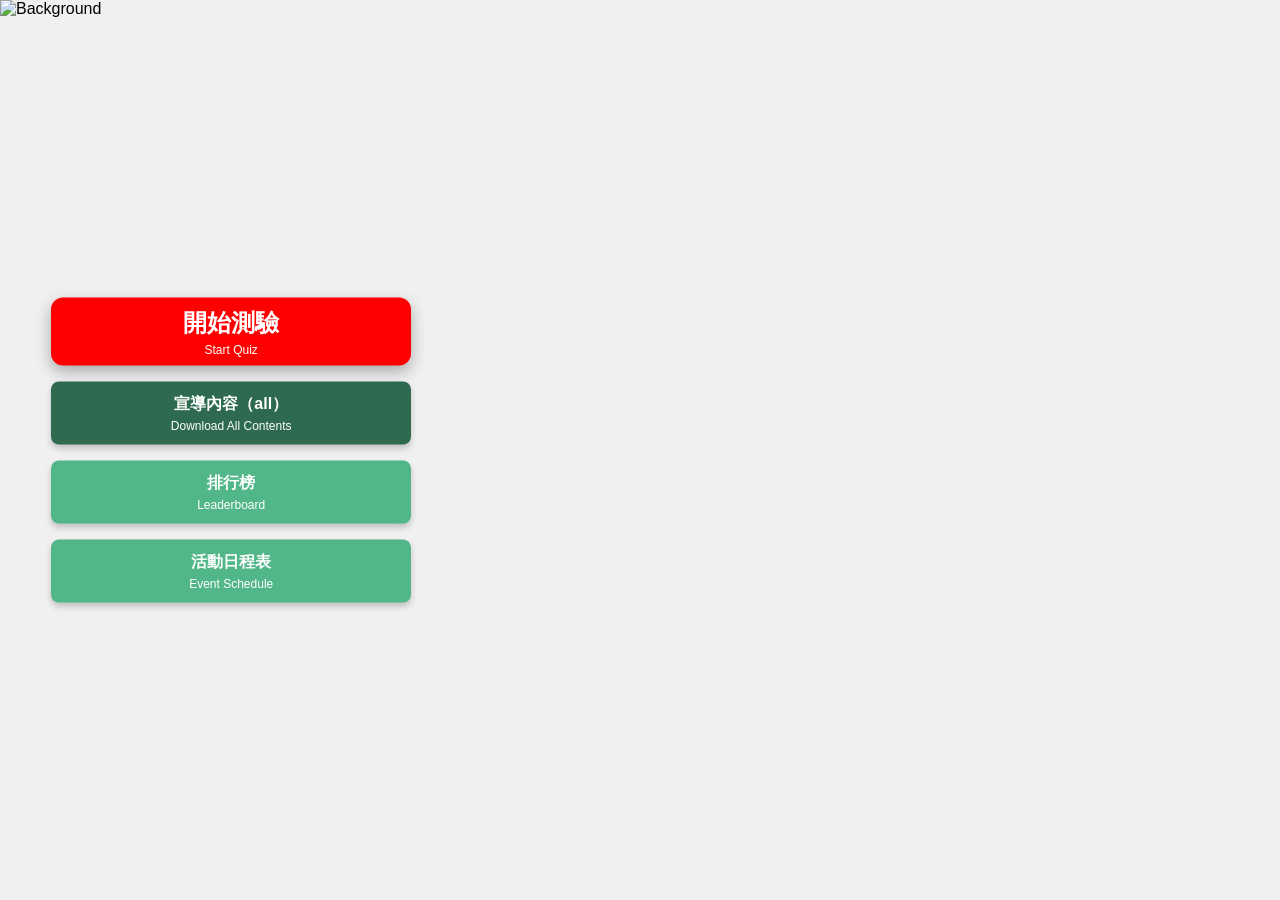
==== index.html @ 4ac31c6c "fix: 作答期間只顯示作答進度、不即時計分（防作弊） 原本側欄即時顯示分數，選對就 +5、選錯不變，玩家盯著分數即可反推正確答案。  - game.js: 將 updateScore 拆為 calc" ====
<!DOCTYPE html>
<html lang="zh-TW">
<head>
    <meta charset="UTF-8">
    <meta name="viewport" content="width=device-width, initial-scale=1.0">
    <title>2026 工安環保月｜EHS Monthly</title>
    <link rel="icon" type="image/png" href="./icon.png">
    <link rel="stylesheet" href="style.css">
</head>
<body>
    <!-- ===================== CONTAINER ===================== -->
    <div id="app-container">
        
        <!-- ===================== HOME PAGE ===================== -->
        <!-- 首頁頁面：主視覺背景 + 按鈕區域 -->
        <div id="home-page" class="page active">
            <img src="./background.png" alt="Background" class="background-image">
            
            <!-- 首頁按鈕選單：單一垂直堆疊（flex + gap），保證 RWD 不重疊 -->
            <div class="home-menu">
                <!-- 開始測驗（置頂） -->
                <div class="center-button-area">
                    <button id="btn-start-quiz" class="btn btn-start-quiz">
                        開始測驗
                        <span class="btn-label-en">Start Quiz</span>
                    </button>
                </div>

                <!-- 其餘功能按鈕 -->
                <div class="top-left-buttons">
                    <!-- 宣導內容(all) 按鈕 -->
                    <button id="btn-download-pdf" class="btn btn-primary">
                        宣導內容（all）
                        <span class="btn-label-en">Download All Contents</span>
                    </button>

                    <!-- 排行榜按鈕 -->
                    <button id="btn-leaderboard" class="btn btn-secondary">
                        排行榜
                        <span class="btn-label-en">Leaderboard</span>
                    </button>

                    <!-- 活動日程表 -->
                    <button id="btn-event-schedule" class="btn btn-secondary">
                        活動日程表
                        <span class="btn-label-en">Event Schedule</span>
                    </button>
                </div>
            </div>
            
            <!-- 角色互動 - 顯示泡泡訊息 -->
            <!-- 角色1位置 (ERC) -->
            <div class="character-hotspot" data-character="1" style="left: 16%; top: 57%;">
                <div class="character-bubble">
                    <p class="bubble-text">點我閱讀<br>消防安全</p>
                    <p class="bubble-text-en">Click to Read<br>Fire Safety</p>
                </div>
            </div>
            
            <!-- 角色2位置 (工安) -->
            <div class="character-hotspot" data-character="2" style="left: 30%; top: 70%;">
                <div class="character-bubble">
                    <p class="bubble-text">點我閱讀<br>安全檢查</p>
                    <p class="bubble-text-en">Click to Read<br>Safety Inspection</p>
                </div>
            </div>
            
            <!-- 角色3位置 (環保) -->
            <div class="character-hotspot" data-character="3" style="left: 53%; top: 75%;">
                <div class="character-bubble">
                    <p class="bubble-text">點我閱讀<br>環境保護</p>
                    <p class="bubble-text-en">Click to Read<br>Environmental Protection</p>
                </div>
            </div>
            
            <!-- 角色4位置 (PSM) -->
            <div class="character-hotspot" data-character="4" style="left: 60%; top: 57%;">
                <div class="character-bubble">
                    <p class="bubble-text">點我閱讀<br>製程管理</p>
                    <p class="bubble-text-en">Click to Read<br>Process Management</p>
                </div>
            </div>
            
            <!-- 角色5位置 (保健中心) -->
            <div class="character-hotspot" data-character="5" style="left: 79%; top: 75%;">
                <div class="character-bubble">
                    <p class="bubble-text">點我閱讀<br>健康保健</p>
                    <p class="bubble-text-en">Click to Read<br>Healthcare</p>
                </div>
            </div>
        </div>
        
        <!-- ===================== GAME RULES PAGE ===================== -->
        <!-- 遊戲規則頁面：開始測驗後顯示的規則說明 -->
        <div id="game-rules-page" class="page">
            <div class="quiz-container">
                <!-- 規則頁關閉按鈕 -->
                <button id="btn-close-rules" class="btn btn-close" title="Close">
                    ✕
                </button>

                <!-- 規則內容框 -->
                <div class="rules-content">
                    <!-- 規則圖片位置 (暫時使用背景圖，之後更換為規則圖) -->
                    <img src="./gamerules.png" alt="Game Rules" class="rules-image">
                    <h2 class="rules-title">
                        遊戲規則
                        <span class="rules-title-en">Game Rules</span>
                    </h2>
                    <p class="rules-text">
                        歡迎參加2026森林安全計畫測驗！<br>
                        <span class="rules-text-en">Welcome to the 2026 Forest Safety Quiz!</span>
                    </p>
                </div>
                
                <!-- 同意按鈕 -->
                <button id="btn-agree-start" class="btn btn-agree">
                    我同意，開始測驗
                    <span class="btn-label-en">I Agree, Start Quiz</span>
                </button>
            </div>
        </div>
        
        <!-- ===================== QUIZ PAGE ===================== -->
        <!-- 測驗頁面：顯示題目 + 時間計時 + 計分 -->
        <div id="quiz-page" class="page">
            <div class="quiz-wrapper">
                <!-- 左側時間和分數框 (固定位置，獨立視窗) -->
                <div class="quiz-sidebar">
                    <div class="time-score-box">
                        <div class="time-display">
                            <label class="time-label">時間 / Time</label>
                            <div id="timer" class="timer-value">00:00.00</div>
                        </div>
                        <div class="score-display">
                            <label class="score-label">作答進度 / Answered</label>
                            <div id="score" class="score-value">0 / 10</div>
                        </div>
                    </div>
                </div>
                
                <!-- 右側測驗主要區域 -->
                <div class="quiz-main">
                    <!-- 右上角關閉按鈕 -->
                    <button id="btn-close-quiz" class="btn btn-close" title="Close">✕</button>
                    
                    <!-- 題目區域 (一頁兩題) -->
                    <div class="questions-container" id="questions-container">
                        <!-- 題目會透過JavaScript動態生成 -->
                    </div>
                    
                    <!-- 下方導航按鈕 -->
                    <div class="quiz-navigation">
                        <button id="btn-prev-page" class="btn btn-nav">
                            ← 上一頁
                            <span class="btn-label-en">Previous</span>
                        </button>
                        
                        <div class="page-indicator">
                            <span id="page-number">1</span> / <span id="total-pages">5</span>
                        </div>
                        
                        <button id="btn-next-page" class="btn btn-nav">
                            下一頁 →
                            <span class="btn-label-en">Next</span>
                        </button>
                        
                        <button id="btn-submit-quiz" class="btn btn-submit">
                            提交
                            <span class="btn-label-en">Submit</span>
                        </button>
                    </div>
                </div>
            </div>
        </div>
        
        <!-- ===================== QUIZ RESULT PAGE ===================== -->
        <!-- 測驗結果頁面：顯示分數、時間、排名 -->
        <div id="quiz-result-page" class="page">
            <div class="result-overlay">
                <div class="result-modal">
                    <h2 class="result-title">
                        測驗完成！
                        <span class="result-title-en">Quiz Complete!</span>
                    </h2>
                    
                    <div class="result-content">
                        <div class="result-item">
                            <label class="result-label">分數 / Score</label>
                            <p id="result-score" class="result-value">0 / 50</p>
                        </div>
                        
                        <div class="result-item">
                            <label class="result-label">用時 / Time Spent</label>
                            <p id="result-time" class="result-value">00:00.00</p>
                        </div>
                        
                        <div class="result-item">
                            <label class="result-label">目前排名 / Current Rank</label>
                            <p id="result-rank" class="result-value">#1</p>
                        </div>
                    </div>
                    
                    <button id="btn-back-home" class="btn btn-primary">
                        返回首頁
                        <span class="btn-label-en">Back to Home</span>
                    </button>
                </div>
            </div>
        </div>
        
        <!-- ===================== LEADERBOARD PAGE ===================== -->
        <!-- 排行榜頁面：顯示全部排行榜資訊 -->
        <div id="leaderboard-page" class="page">
            <div class="leaderboard-container">
                <!-- 右上角搜尋欄位 -->
                <div class="leaderboard-header">
                    <h2 class="leaderboard-title">
                        排行榜
                        <span class="leaderboard-title-en">Leaderboard</span>
                    </h2>
                    
                    <div class="leaderboard-controls">
                        <input 
                            type="text" 
                            id="search-rank" 
                            class="search-input" 
                            placeholder="搜尋工號 / Search ID"
                        >
                        <button id="btn-search" class="btn btn-search">
                            搜尋
                            <span class="btn-label-en">Search</span>
                        </button>
                        <button id="btn-export-excel" class="btn btn-export">
                            匯出 Excel/CSV
                            <span class="btn-label-en">Export Excel/CSV</span>
                        </button>
                                        

                        <button id="btn-back-from-leaderboard" class="btn btn-secondary">
                            返回首頁
                            <span class="btn-label-en">Back to Home</span>
                        </button>
                    </div>
                </div>
                
                <!-- 可滾動的排行表單 -->
                <div class="leaderboard-table-wrapper">
                    <table class="leaderboard-table">
                        <thead>
                            <tr>
                                <th>排行 / Rank</th>
                                <th>工號 / Employee ID</th>
                                <th>分數 / Score</th>
                                <th>時間 / Time</th>
                            </tr>
                        </thead>
                        <tbody id="leaderboard-body">
                            <!-- 排行榜資料會透過JavaScript動態生成 -->
                        </tbody>
                    </table>
                </div>
            </div>
        </div>
        
        <!-- ===================== CHARACTER MODAL ===================== -->
        <!-- 角色資訊視窗：點擊角色頭後顯示的模態框 -->
        <div id="character-modal" class="modal">
            <div class="modal-content" id="modal-content-wrapper">
                <!-- 視窗大小為背景大小的0.7縮放 -->
                <button class="btn btn-modal-close" id="btn-modal-close">✕</button>
                
                <!-- 16:9 簡報圖片位置 (暫時使用背景圖，之後更換為宣傳資訊) -->
                <img id="modal-image" src="" alt="Character Info" class="modal-image">
                
                <!-- 字幕區域 (角色對應的宣傳文字) -->
                <div class="modal-text">
                    <h3 id="modal-character-name">角色名稱</h3>
                    <p id="modal-character-description">角色描述</p>
                </div>
            </div>
        </div>
    </div>
    
<!-- ===================== EVENT SCHEDULE MODAL ===================== -->
<div id="event-modal" class="modal">
    <div class="event-modal-content">

        <!-- 關閉按鈕 -->
        <button id="btn-close-event-modal" class="btn btn-modal-close">
            ✕
        </button>

        <!-- 日程表圖片 -->
        <img 
            src="./schedule.png"
            alt="Event Schedule"
            class="event-modal-image"
        >

    </div>
</div>

    <!-- ===================== POPUP（排行榜查詢彈跳視窗） ===================== -->
<div id="popup-modal" class="popup hidden">
    <div class="popup-box">
        <p id="popup-text">訊息</p>

        <div class="popup-actions">
            <button id="popup-confirm" class="popup-btn primary">確認 / OK</button>
            <button id="popup-cancel" class="popup-btn secondary">取消 / Cancel</button>
        </div>
    </div>
</div>

    <!-- ===================== BACKGROUND MUSIC ===================== -->
    <!-- 要啟用背景音樂：把音檔放進專案，並設定 game.js 最上方的 BG_MUSIC_SRC -->
    <audio id="bg-music" loop preload="auto"></audio>

    <!-- ===================== SCRIPTS ===================== -->
    <script src="config.js"></script>
    <script src="game.js"></script>

    <!-- ===================== EMPLOYEE ID MODAL ===================== -->
<div id="employee-modal" class="modal">
    <div class="modal-content small-modal">
        <h3>請輸入工號</h3>
        
        <input 
            id="employee-id-input" 
            class="employee-input"
            placeholder="Enter Employee ID"
        >
        
        <button id="btn-confirm-employee" class="btn btn-primary">
            確認 / Confirm
        </button>
    </div>
</div>


</body>
</html>
---- style.css ----
/* ===================== GLOBAL STYLES ===================== */
* {
    margin: 0;
    padding: 0;
    box-sizing: border-box;
}

body {
    font-family: 'Microsoft JhengHei', '微軟正黑體', sans-serif;
    background-color: #f0f0f0;
    overflow: hidden;
    width: 100vw;
    height: 100vh;
}

/* ===================== APP CONTAINER ===================== */
#app-container {
    width: 100%;
    height: 100%;
    position: relative;
}

/* ===================== PAGE VISIBILITY ===================== */
.page {
    display: none;
    width: 100%;
    height: 100%;
    position: absolute;
    top: 0;
    left: 0;
}

.page.active {
    display: flex;
    z-index: 1;
}

/* ===================== HOME PAGE STYLES ===================== */
#home-page {
    flex-direction: column;
    align-items: center;
    justify-content: center;
    position: relative;
}

.background-image {
    position: absolute;
    width: 100%;
    height: 100%;
    object-fit: cover;
    top: 0;
    left: 0;
    z-index: 1;
}

/* 首頁按鈕選單：固定寬度的垂直堆疊，所有按鈕「等寬」；flex + gap 保證 RWD 不重疊 */
.home-menu {
    position: absolute;
    top: 50%;
    left: 4%;
    transform: translateY(-50%);
    z-index: 10;
    display: flex;
    flex-direction: column;
    gap: 16px;
    width: clamp(240px, 50vw, 360px);
}

/* 選單內所有按鈕等寬撐滿容器 */
.home-menu .btn {
    width: 100%;
}

/* 其餘功能按鈕（垂直堆疊、撐滿寬度） */
.top-left-buttons {
    display: flex;
    flex-direction: column;
    gap: 16px;
}

/* 開始測驗群組（撐滿寬度） */
.center-button-area {
    display: flex;
}
/* ===================== BUTTON STYLES ===================== */
.btn {
    padding: 12px 24px;
    border: none;
    border-radius: 8px;
    font-size: 16px;
    cursor: pointer;
    transition: all 0.3s ease;
    display: flex;
    flex-direction: column;
    align-items: center;
    justify-content: center;
    font-weight: bold;
    min-width: 140px;
}

/* 中英文標籤樣式 */
.btn-label-en {
    display: block;
    font-family: 'Calibri', sans-serif;
    font-size: 12px;
    font-weight: normal;
    margin-top: 4px;
}

/* 主按鈕風格 (對應森林綠色系) */
.btn-primary {
    background-color: #2d6a4f;
    color: white;
    box-shadow: 0 4px 6px rgba(0, 0, 0, 0.2);
}

.btn-primary:hover {
    background-color: #1b4332;
    transform: translateY(-2px);
    box-shadow: 0 6px 12px rgba(0, 0, 0, 0.3);
}

/* 次要按鈕風格 */
.btn-secondary {
    background-color: #52b788;
    color: white;
    box-shadow: 0 4px 6px rgba(0, 0, 0, 0.2);
}

.btn-secondary:hover {
    background-color: #2d6a4f;
    transform: translateY(-2px);
    box-shadow: 0 6px 12px rgba(0, 0, 0, 0.3);
}

/* 開始測驗按鈕 (特大) */
.btn-start-quiz {
    padding: 9px 40px;
    font-size: 24px;
    background-color: #ff0000;
    color: white;
    border-radius: 12px;
    box-shadow: 0 6px 15px rgba(0, 0, 0, 0.3);
}

.btn-start-quiz:hover {
    background-color: #9c0505;
    transform: scale(1.05);
    box-shadow: 0 8px 20px rgba(0, 0, 0, 0.4);
}

/* 同意開始按鈕 */
.btn-agree {
    background-color: #40916c;
    color: white;
    padding: 15px 40px;
    font-size: 18px;
    margin-top: 30px;
}

.btn-agree:hover {
    background-color: #2d6a4f;
    transform: translateY(-2px);
}

/* 提交按鈕 */
.btn-submit {
    background-color: #d62828;
    color: white;
    padding: 12px 30px;
}

.btn-submit:hover {
    background-color: #a61e1e;
    transform: translateY(-2px);
}

/* 導航按鈕 */
.btn-nav {
    background-color: #52b788;
    color: white;
    padding: 10px 20px;
    font-size: 14px;
}

.btn-nav:hover {
    background-color: #40916c;
}

/* 關閉按鈕 */
.btn-close {
    position: absolute;
    top: 15px;
    right: 15px;
    width: 40px;
    height: 40px;
    padding: 0;
    background-color: #d62828;
    color: white;
    font-size: 24px;
    border-radius: 50%;
    z-index: 100;
}

.btn-close:hover {
    background-color: #a61e1e;
}

/* 搜尋按鈕 */
.btn-search {
    background-color: #40916c;
    color: white;
    padding: 10px 20px;
}

.btn-search:hover {
    background-color: #2d6a4f;
}

/* 匯出按鈕 */
.btn-export {
    background-color: #40916c;
    color: white;
    padding: 10px 20px;
}

.btn-export:hover {
    background-color: #2d6a4f;
}

/* 模態框關閉按鈕 */
.btn-modal-close {
    position: absolute;
    top: 15px;
    right: 15px;
    width: 40px;
    height: 40px;
    padding: 0;
    background-color: #d62828;
    color: white;
    font-size: 24px;
    border-radius: 50%;
    z-index: 110;
}

.btn-modal-close:hover {
    background-color: #a61e1e;
}

/* ===================== CHARACTER HOTSPOT & BUBBLE ===================== */
.character-hotspot {
    position: absolute;
    width: 100px;
    height: 100px;
    cursor: pointer;
    z-index: 5;
}

.character-bubble {
    display: none;
    position: absolute;
    background-color: rgba(255, 255, 255, 0.95);
    padding: 12px 16px;
    border-radius: 10px;
    border: 2px solid #40916c;
    white-space: nowrap;
    box-shadow: 0 4px 8px rgba(0, 0, 0, 0.15);
    animation: bubbleAppear 0.3s ease-out;
    bottom: 120%;
    left: 50%;
    transform: translateX(-50%);
}

.character-bubble::after {
    content: '';
    position: absolute;
    bottom: -8px;
    left: 50%;
    transform: translateX(-50%);
    width: 0;
    height: 0;
    border-left: 8px solid transparent;
    border-right: 8px solid transparent;
    border-top: 8px solid #40916c;
}

.bubble-text {
    font-size: 14px;
    color: #1b4332;
    font-weight: bold;
    margin: 0;
}

.bubble-text-en {
    font-family: 'Calibri', sans-serif;
    font-size: 11px;
    color: #40916c;
    margin: 4px 0 0 0;
}

.character-hotspot:hover .character-bubble {
    display: block;
}

@keyframes bubbleAppear {
    from {
        opacity: 0;
        transform: translateX(-50%) translateY(5px);
    }
    to {
        opacity: 1;
        transform: translateX(-50%) translateY(0);
    }
}

/* ===================== MODAL/CHARACTER INFO WINDOW ===================== */
.modal {
    display: none;
    position: fixed;
    top: 0;
    left: 0;
    width: 100%;
    height: 100%;
    background-color: rgba(0, 0, 0, 0.5);
    z-index: 50;
    align-items: center;
    justify-content: center;
}

.modal.active {
    display: flex;
}

#modal-content-wrapper {
    width: 70%;
    aspect-ratio: 16 / 9;
    background-color: #f5f5f5;
    border-radius: 15px;
    padding: 30px;
    position: relative;
    box-shadow: 0 10px 40px rgba(0, 0, 0, 0.3);
    display: flex;
    flex-direction: column;
    align-items: center;
    justify-content: center;
    border: 3px solid #40916c;
}

.modal-image {
    width: 100%;
    height: 85%;
    object-fit: cover;
    border-radius: 10px;
    margin-bottom: 15px;
}

.modal-text {
    text-align: center;
    width: 100%;
}

#modal-character-name {
    font-size: 18px;
    color: #2d6a4f;
    margin-bottom: 8px;
}

#modal-character-description {
    font-size: 14px;
    color: #555;
    font-family: 'Calibri', sans-serif;
}

/* ===================== GAME RULES PAGE ===================== */
#game-rules-page {
    flex-direction: column;
    align-items: center;
    justify-content: center;
    background: linear-gradient(135deg, #e8f5e9 0%, #c8e6c9 100%);
    z-index: 10;
}

.quiz-container {
    display: flex;
    flex-direction: column;
    align-items: center;
    gap: 30px;
    width: 100%;
    height: 100%;
    justify-content: center;
    padding: 40px;
}

.rules-content {
    width: 80%;
    max-width: 900px;
    background-color: white;
    border-radius: 15px;
    padding: 40px;
    box-shadow: 0 8px 20px rgba(0, 0, 0, 0.15);
    text-align: center;
}

.rules-image {
    width: 100%;
    height: auto;
    border-radius: 10px;
    margin-bottom: 20px;
    max-height: 300px;
    object-fit: cover;
}

.rules-title {
    font-size: 28px;
    color: #2d6a4f;
    margin-bottom: 15px;
}

.rules-title-en {
    display: block;
    font-family: 'Calibri', sans-serif;
    font-size: 18px;
    color: #40916c;
    font-weight: normal;
}

.rules-text {
    font-size: 16px;
    color: #555;
    line-height: 1.6;
}

.rules-text-en {
    display: block;
    font-family: 'Calibri', sans-serif;
    font-size: 14px;
    color: #777;
    margin-top: 10px;
}

/* ===================== QUIZ PAGE ===================== */
#quiz-page {
    flex-direction: row;
    background-color: #f9f9f9;
    z-index: 10;
}

.quiz-wrapper {
    width: 100%;
    height: 100%;
    display: flex;
    gap: 20px;
    padding: 20px;
}

/* 左側時間/分數框 */
.quiz-sidebar {
    width: 200px;
    display: flex;
    align-items: flex-start;
    padding-top: 20px;
}

.time-score-box {
    width: 100%;
    background-color: white;
    border: 3px solid #40916c;
    border-radius: 10px;
    padding: 20px;
    box-shadow: 0 4px 10px rgba(0, 0, 0, 0.1);
}

.time-display,
.score-display {
    text-align: center;
    margin-bottom: 20px;
}

.time-display:last-child,
.score-display:last-child {
    margin-bottom: 0;
}

.time-label,
.score-label {
    display: block;
    font-size: 14px;
    color: #2d6a4f;
    font-weight: bold;
    margin-bottom: 8px;
}

.timer-value,
.score-value {
    display: block;
    font-size: 32px;
    color: #40916c;
    font-weight: bold;
    font-family: 'Calibri', 'Courier New', monospace;
}

/* 右側測驗主要區域 */
.quiz-main {
    flex: 1;
    background-color: white;
    border: 3px solid #40916c;
    border-radius: 10px;
    padding: 30px;
    box-shadow: 0 4px 10px rgba(0, 0, 0, 0.1);
    position: relative;
    display: flex;
    flex-direction: column;
}

.questions-container {
    flex: 1;
    overflow-y: auto;
    margin-bottom: 20px;
    padding-right: 10px;
}

/* 題目樣式 */
.question-block {
    margin-bottom: 25px;
    padding: 20px;
    background-color: #f9f9f9;
    border-left: 4px solid #40916c;
    border-radius: 5px;
}

.question-number {
    font-size: 16px;
    color: #2d6a4f;
    font-weight: bold;
    margin-bottom: 10px;
}

.question-text {
    font-size: 16px;
    color: #333;
    margin-bottom: 15px;
    line-height: 1.5;
}

.question-text-en {
    font-family: 'Calibri', sans-serif;
    font-size: 13px;
    color: #666;
    margin-bottom: 15px;
}

.question-options {
    display: flex;
    flex-direction: column;
    gap: 10px;
}

.option {
    display: flex;
    align-items: center;
    padding: 10px 15px;
    background-color: white;
    border: 2px solid #ddd;
    border-radius: 5px;
    cursor: pointer;
    transition: all 0.2s ease;
}

.option:hover {
    background-color: #e8f5e9;
    border-color: #40916c;
}

.option input[type="radio"] {
    margin-right: 10px;
    cursor: pointer;
}

.option input[type="radio"]:checked {
    accent-color: #40916c;
}

.option label {
    cursor: pointer;
    flex: 1;
}

.option-text {
    font-size: 14px;
    color: #333;
}

.option-text-en {
    display: block;
    font-family: 'Calibri', sans-serif;
    font-size: 12px;
    color: #666;
    margin-top: 3px;
}

/* 測驗導航按鈕 */
.quiz-navigation {
    display: flex;
    justify-content: space-between;
    align-items: center;
    gap: 15px;
    padding-top: 20px;
    border-top: 2px solid #eee;
}

.page-indicator {
    font-size: 14px;
    color: #666;
    font-weight: bold;
}

/* ===================== QUIZ RESULT PAGE ===================== */
#quiz-result-page {
    flex-direction: column;
    align-items: center;
    justify-content: center;
    background-color: rgba(0, 0, 0, 0.7);
    z-index: 15;
}

.result-overlay {
    width: 100%;
    height: 100%;
    display: flex;
    align-items: center;
    justify-content: center;
}

.result-modal {
    background-color: white;
    border-radius: 15px;
    padding: 50px;
    box-shadow: 0 10px 40px rgba(0, 0, 0, 0.3);
    text-align: center;
    width: 90%;
    max-width: 500px;
    border: 3px solid #40916c;
}

.result-title {
    font-size: 32px;
    color: #2d6a4f;
    margin-bottom: 10px;
}

.result-title-en {
    display: block;
    font-family: 'Calibri', sans-serif;
    font-size: 18px;
    color: #40916c;
    font-weight: normal;
    margin-bottom: 30px;
}

.result-content {
    display: flex;
    flex-direction: column;
    gap: 25px;
    margin: 30px 0;
}

.result-item {
    background-color: #f9f9f9;
    padding: 20px;
    border-radius: 8px;
    border-left: 4px solid #40916c;
}

.result-label {
    display: block;
    font-size: 14px;
    color: #666;
    margin-bottom: 5px;
}

.result-value {
    font-size: 28px;
    color: #2d6a4f;
    font-weight: bold;
    margin: 0;
}

/* ===================== LEADERBOARD PAGE ===================== */
#leaderboard-page {
    flex-direction: column;
    z-index: 10;
    background-color: #f9f9f9;
}

.leaderboard-container {
    width: 100%;
    height: 100%;
    display: flex;
    flex-direction: column;
    padding: 30px;
}

.leaderboard-header {
    display: flex;
    justify-content: space-between;
    align-items: center;
    margin-bottom: 30px;
    flex-wrap: wrap;
    gap: 20px;
}

.leaderboard-title {
    font-size: 28px;
    color: #2d6a4f;
    margin: 0;
}

.leaderboard-title-en {
    display: block;
    font-family: 'Calibri', sans-serif;
    font-size: 14px;
    color: #40916c;
    font-weight: normal;
}

.leaderboard-controls {
    display: flex;
    gap: 15px;
    align-items: center;
    flex-wrap: wrap;
}

.search-input {
    padding: 10px 15px;
    border: 2px solid #40916c;
    border-radius: 5px;
    font-size: 14px;
    font-family: 'Calibri', sans-serif;
    min-width: 200px;
}

.search-input:focus {
    outline: none;
    border-color: #2d6a4f;
    box-shadow: 0 0 5px rgba(64, 145, 108, 0.3);
}

/* 排行表 */
.leaderboard-table-wrapper {
    flex: 1;
    background-color: white;
    border: 3px solid #40916c;
    border-radius: 10px;
    overflow: hidden;
    box-shadow: 0 4px 10px rgba(0, 0, 0, 0.1);
}

.leaderboard-table {
    width: 100%;
    border-collapse: collapse;
    font-size: 14px;
}

.leaderboard-table thead {
    background-color: #40916c;
    color: white;
    position: sticky;
    top: 0;
}

.leaderboard-table thead th {
    padding: 15px;
    text-align: left;
    font-weight: bold;
}

.leaderboard-table tbody tr {
    border-bottom: 1px solid #eee;
    transition: background-color 0.2s ease;
}

.leaderboard-table tbody tr:hover {
    background-color: #e8f5e9;
}

.leaderboard-table tbody td {
    padding: 12px 15px;
    color: #333;
}

.leaderboard-table tbody td:first-child {
    font-weight: bold;
    color: #2d6a4f;
}

/* ===================== SCROLLBAR STYLING ===================== */
.questions-container::-webkit-scrollbar,
.leaderboard-table-wrapper::-webkit-scrollbar {
    width: 8px;
}

.questions-container::-webkit-scrollbar-track,
.leaderboard-table-wrapper::-webkit-scrollbar-track {
    background-color: #f0f0f0;
    border-radius: 10px;
}

.questions-container::-webkit-scrollbar-thumb,
.leaderboard-table-wrapper::-webkit-scrollbar-thumb {
    background-color: #40916c;
    border-radius: 10px;
}

.questions-container::-webkit-scrollbar-thumb:hover,
.leaderboard-table-wrapper::-webkit-scrollbar-thumb:hover {
    background-color: #2d6a4f;
}

/* ===================== RESPONSIVE ADJUSTMENTS ===================== */
@media (max-width: 1400px) {
    .quiz-wrapper {
        flex-direction: column;
        gap: 10px;
    }

    .quiz-sidebar {
        width: 100%;
        padding-top: 0;
    }

    .time-score-box {
        display: flex;
        gap: 40px;
        justify-content: center;
    }

    .time-display,
    .score-display {
        margin-bottom: 0;
        min-width: 150px;
    }
}


/* ===================== LOADING & ANIMATION ===================== */
@keyframes fadeIn {
    from {
        opacity: 0;
    }
    to {
        opacity: 1;
    }
}

.page.active {
    animation: fadeIn 0.3s ease-in;
}

/* ===================== POPUP (排行榜查詢彈跳視窗) ===================== */

.popup {
    position: fixed;
    top: 0;
    left: 0;
    width: 100%;
    height: 100%;
    background: rgba(0, 0, 0, 0.6);
    display: flex;
    justify-content: center;
    align-items: center;
    z-index: 9999;
}

.popup.hidden {
    display: none;
}

.popup-box {
    background: #ffffff;
    padding: 30px 40px;
    border-radius: 15px;
    border: 3px solid #40916c;
    box-shadow: 0 10px 40px rgba(0, 0, 0, 0.3);
    text-align: center;
    min-width: 280px;
    max-width: 500px;
    animation: popupFade 0.25s ease-out;
}

#popup-text {
    font-size: 16px;
    color: #2d6a4f;
    margin-bottom: 20px;
    font-weight: bold;
    line-height: 1.5;
}

.popup-btn {
    background-color: #40916c;
    color: white;
    border: none;
    padding: 10px 18px;
    border-radius: 8px;
    cursor: pointer;
    font-size: 14px;
    font-weight: bold;
    transition: all 0.2s ease;
}

.popup-btn:hover {
    background-color: #2d6a4f;
    transform: translateY(-2px);
}

@keyframes popupFade {
    from {
        opacity: 0;
        transform: scale(0.9);
    }
    to {
        opacity: 1;
        transform: scale(1);
    }
}

/* ===================== EMPLOYEE MODAL ===================== */
.small-modal {
    width: 350px;
    background: white;
    border-radius: 12px;
    padding: 25px;
    text-align: center;
    border: 3px solid #40916c;
    box-shadow: 0 10px 30px rgba(0,0,0,0.3);
}

.employee-input {
    width: 100%;
    padding: 12px;
    margin: 15px 0;
    border: 2px solid #40916c;
    border-radius: 6px;
    font-size: 16px;
}

.employee-input:focus {
    outline: none;
    border-color: #2d6a4f;
    box-shadow: 0 0 5px rgba(64,145,108,0.3);
}

.modal.active {
    display: flex;
}

.popup-actions {
    display: flex;
    gap: 12px;
    justify-content: center;
    margin-top: 15px;
}

.popup-btn.primary {
    background: #e74c3c;
    color: white;
}

.popup-btn.secondary {
    background: #bdc3c7;
    color: #2c3e50;
}

/* ===================== EVENT SCHEDULE MODAL ===================== */

.event-modal-content {
    width: 92vw;
    height: auto;
    aspect-ratio: 16 / 9;

    background: white;
    border-radius: 18px;

    padding: 20px;

    position: relative;

    display: flex;
    justify-content: center;
    align-items: center;

    border: 4px solid #40916c;

    box-shadow: 0 10px 40px rgba(0,0,0,0.4);

    animation: popupFade 0.25s ease-out;
}

.event-modal-image {
    width: 100%;
    height: 100%;
    object-fit: contain;
    border-radius: 10px;
}

/* 規則頁叉叉位置修正 */

#game-rules-page .btn-close {
    position: absolute;
    top: 25px;
    right: 25px;
    z-index: 100;
}
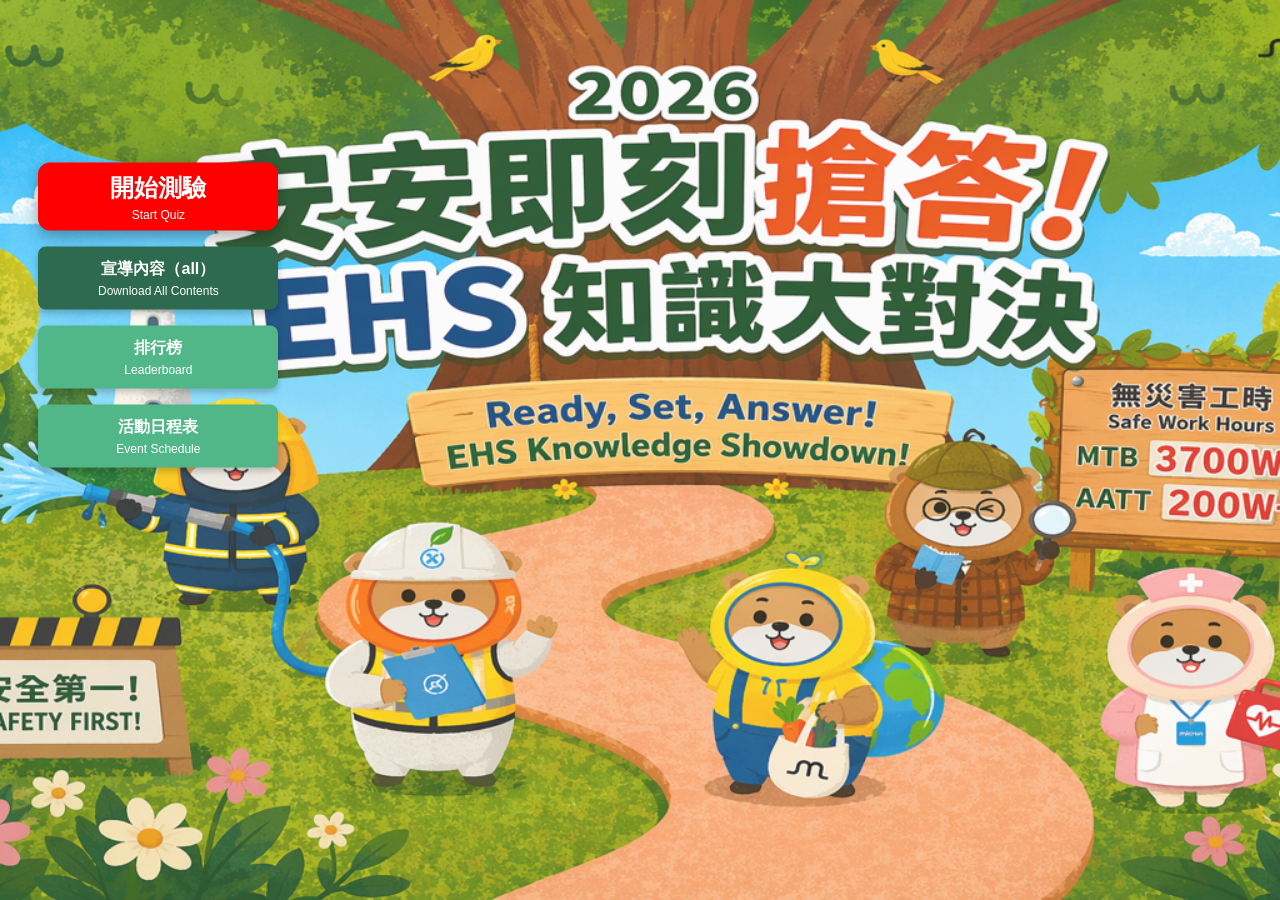
==== commit 2c7ce56f: "fix(ui): 放大規則與角色彈窗避免圖片裁切並支援雙圖切換 - 遊戲規則頁：圖片改 object-fit:contain 並放大至 calc(100vh-240px)，完整顯示不裁切；移除標題與說" ====
--- a/index.html
+++ b/index.html
@@ -101,16 +101,8 @@
 
                 <!-- 規則內容框 -->
                 <div class="rules-content">
-                    <!-- 規則圖片位置 (暫時使用背景圖，之後更換為規則圖) -->
+                    <!-- 規則圖片 (16:9，完整顯示不裁切) -->
                     <img src="./gamerules.png" alt="Game Rules" class="rules-image">
-                    <h2 class="rules-title">
-                        遊戲規則
-                        <span class="rules-title-en">Game Rules</span>
-                    </h2>
-                    <p class="rules-text">
-                        歡迎參加2026森林安全計畫測驗！<br>
-                        <span class="rules-text-en">Welcome to the 2026 Forest Safety Quiz!</span>
-                    </p>
                 </div>
                 
                 <!-- 同意按鈕 -->
@@ -267,16 +259,20 @@
         <!-- 角色資訊視窗：點擊角色頭後顯示的模態框 -->
         <div id="character-modal" class="modal">
             <div class="modal-content" id="modal-content-wrapper">
-                <!-- 視窗大小為背景大小的0.7縮放 -->
                 <button class="btn btn-modal-close" id="btn-modal-close">✕</button>
-                
-                <!-- 16:9 簡報圖片位置 (暫時使用背景圖，之後更換為宣傳資訊) -->
+
+                <!-- 上一張 -->
+                <button class="modal-nav modal-prev" id="btn-modal-prev" aria-label="Previous">‹</button>
+
+                <!-- 16:9 宣傳圖片 (完整顯示不裁切，可左右切換中／英文版) -->
                 <img id="modal-image" src="" alt="Character Info" class="modal-image">
-                
-                <!-- 字幕區域 (角色對應的宣傳文字) -->
-                <div class="modal-text">
-                    <h3 id="modal-character-name">角色名稱</h3>
-                    <p id="modal-character-description">角色描述</p>
+
+                <!-- 下一張 -->
+                <button class="modal-nav modal-next" id="btn-modal-next" aria-label="Next">›</button>
+
+                <!-- 頁碼指示 -->
+                <div class="modal-indicator">
+                    <span id="modal-image-index">1</span> / <span id="modal-image-total">2</span>
                 </div>
             </div>
         </div>
--- a/style.css
+++ b/style.css
@@ -56,14 +56,14 @@
 /* 首頁按鈕選單：固定寬度的垂直堆疊，所有按鈕「等寬」；flex + gap 保證 RWD 不重疊 */
 .home-menu {
     position: absolute;
-    top: 50%;
-    left: 4%;
+    top: 35%;
+    left: 3%;
     transform: translateY(-50%);
     z-index: 10;
     display: flex;
     flex-direction: column;
     gap: 16px;
-    width: clamp(240px, 50vw, 360px);
+    width: clamp(240px, 55vw, 150px);
 }
 
 /* 選單內所有按鈕等寬撐滿容器 */
@@ -155,7 +155,8 @@
     color: white;
     padding: 15px 40px;
     font-size: 18px;
-    margin-top: 30px;
+    margin-top: 12px;
+    flex-shrink: 0;
 }
 
 .btn-agree:hover {
@@ -332,42 +333,76 @@
 }
 
 #modal-content-wrapper {
-    width: 70%;
+    width: 88vw;
+    max-width: calc((100vh - 48px) * 16 / 9);
     aspect-ratio: 16 / 9;
-    background-color: #f5f5f5;
+    background-color: #000;
     border-radius: 15px;
-    padding: 30px;
+    padding: 0;
     position: relative;
     box-shadow: 0 10px 40px rgba(0, 0, 0, 0.3);
     display: flex;
-    flex-direction: column;
     align-items: center;
     justify-content: center;
     border: 3px solid #40916c;
-}
-
+    overflow: hidden;
+}
+
+/* 16:9 圖片完整顯示，不裁切 */
 .modal-image {
     width: 100%;
-    height: 85%;
-    object-fit: cover;
-    border-radius: 10px;
-    margin-bottom: 15px;
-}
-
-.modal-text {
-    text-align: center;
-    width: 100%;
-}
-
-#modal-character-name {
-    font-size: 18px;
-    color: #2d6a4f;
-    margin-bottom: 8px;
-}
-
-#modal-character-description {
+    height: 100%;
+    object-fit: contain;
+    border-radius: 12px;
+}
+
+/* 左右切換按鈕（中／英文版） */
+.modal-nav {
+    position: absolute;
+    top: 50%;
+    transform: translateY(-50%);
+    width: 52px;
+    height: 52px;
+    border: none;
+    border-radius: 50%;
+    background-color: rgba(64, 145, 108, 0.85);
+    color: #fff;
+    font-size: 34px;
+    line-height: 1;
+    cursor: pointer;
+    z-index: 115;
+    display: flex;
+    align-items: center;
+    justify-content: center;
+    padding-bottom: 4px;
+    transition: background-color 0.2s ease;
+}
+
+.modal-nav:hover {
+    background-color: #2d6a4f;
+}
+
+.modal-prev {
+    left: 18px;
+}
+
+.modal-next {
+    right: 18px;
+}
+
+/* 頁碼指示 (1 / 2) */
+.modal-indicator {
+    position: absolute;
+    bottom: 14px;
+    left: 50%;
+    transform: translateX(-50%);
+    background-color: rgba(0, 0, 0, 0.55);
+    color: #fff;
     font-size: 14px;
-    color: #555;
+    font-weight: bold;
+    padding: 4px 14px;
+    border-radius: 20px;
+    z-index: 115;
     font-family: 'Calibri', sans-serif;
 }
 
@@ -392,50 +427,24 @@
 }
 
 .rules-content {
-    width: 80%;
-    max-width: 900px;
+    width: 92%;
+    max-width: 1500px;
     background-color: white;
     border-radius: 15px;
-    padding: 40px;
+    padding: 16px;
     box-shadow: 0 8px 20px rgba(0, 0, 0, 0.15);
     text-align: center;
-}
-
+    line-height: 0;
+}
+
+/* 規則圖完整顯示不裁切，並保留下方「我同意，開始測驗」按鈕空間 */
 .rules-image {
-    width: 100%;
+    width: auto;
+    max-width: 100%;
     height: auto;
+    max-height: calc(100vh - 240px);
     border-radius: 10px;
-    margin-bottom: 20px;
-    max-height: 300px;
-    object-fit: cover;
-}
-
-.rules-title {
-    font-size: 28px;
-    color: #2d6a4f;
-    margin-bottom: 15px;
-}
-
-.rules-title-en {
-    display: block;
-    font-family: 'Calibri', sans-serif;
-    font-size: 18px;
-    color: #40916c;
-    font-weight: normal;
-}
-
-.rules-text {
-    font-size: 16px;
-    color: #555;
-    line-height: 1.6;
-}
-
-.rules-text-en {
-    display: block;
-    font-family: 'Calibri', sans-serif;
-    font-size: 14px;
-    color: #777;
-    margin-top: 10px;
+    object-fit: contain;
 }
 
 /* ===================== QUIZ PAGE ===================== */
@@ -973,8 +982,8 @@
 /* ===================== EVENT SCHEDULE MODAL ===================== */
 
 .event-modal-content {
-    width: 92vw;
-    height: auto;
+    width: 85vw;
+    height: 46vw;
     aspect-ratio: 16 / 9;
 
     background: white;
